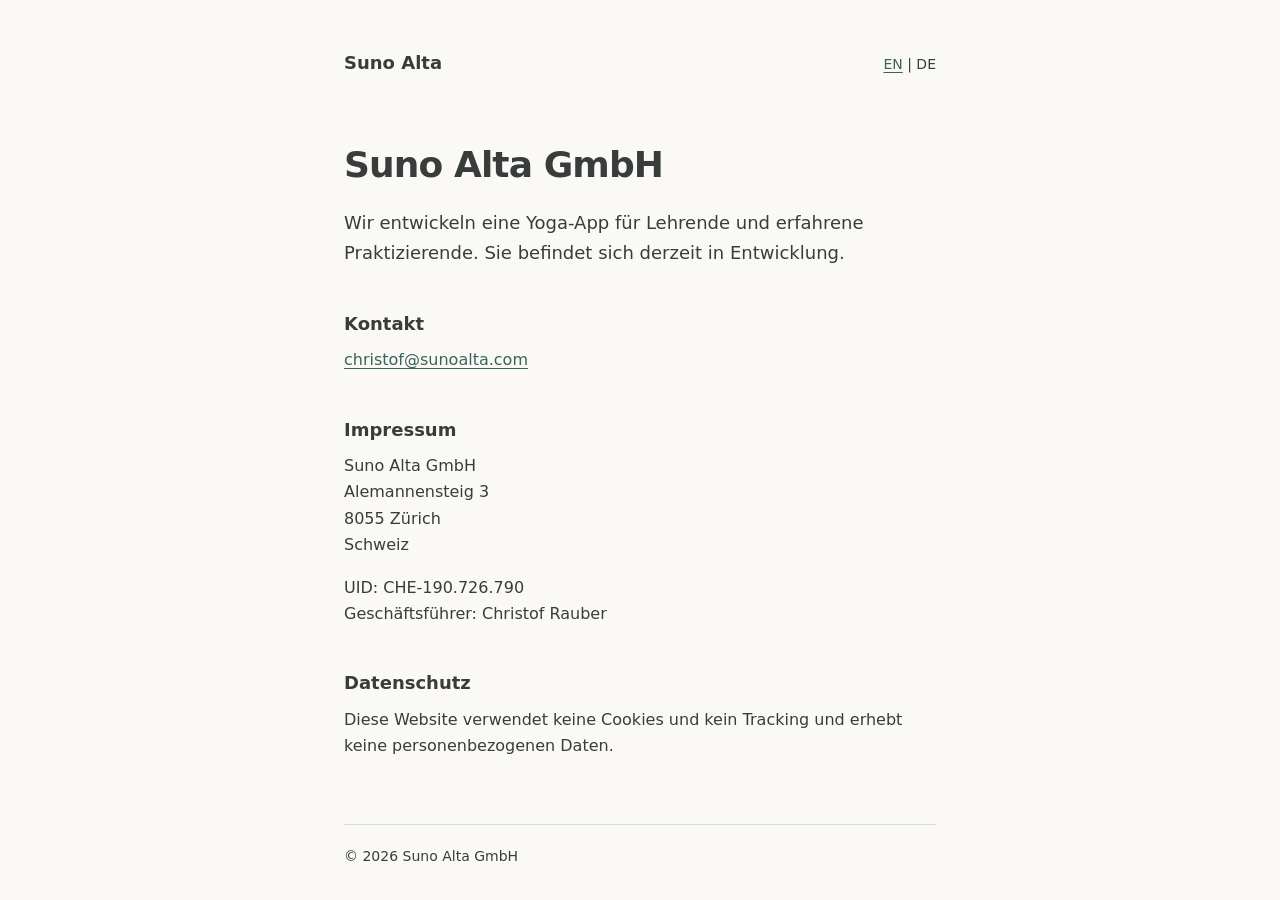
==== de/index.html @ b51bbb72 "T-0076: minimal bilingual company site (Codex)" ====
<!doctype html>
<html lang="de">
<head>
  <meta charset="utf-8">
  <meta name="viewport" content="width=device-width, initial-scale=1">
  <meta name="description" content="Suno Alta GmbH entwickelt eine Yoga-App für Lehrende und erfahrene Praktizierende. Kontakt und Unternehmensinformationen.">
  <title>Suno Alta</title>
  <link rel="stylesheet" href="../style.css">
</head>
<body>
  <header>
    <p class="site-title">Suno Alta</p>
    <nav aria-label="Sprache">
      <a href="../" lang="en" hreflang="en" aria-label="English">EN</a>
      <span aria-hidden="true"> | </span>
      <span lang="de" aria-current="page">DE</span>
    </nav>
  </header>
  <main>
    <h1>Suno Alta GmbH</h1>
    <p class="intro">Wir entwickeln eine Yoga-App für Lehrende und erfahrene Praktizierende. Sie befindet sich derzeit in Entwicklung.</p>
    <section aria-labelledby="contact">
      <h2 id="contact">Kontakt</h2>
      <p><a href="mailto:christof@sunoalta.com">christof@sunoalta.com</a></p>
    </section>
    <section aria-labelledby="legal">
      <h2 id="legal">Impressum</h2>
      <p>Suno Alta GmbH<br>Alemannensteig 3<br>8055 Zürich<br>Schweiz</p>
      <p>UID: CHE-190.726.790<br>Geschäftsführer: Christof Rauber</p>
    </section>
    <section aria-labelledby="privacy">
      <h2 id="privacy">Datenschutz</h2>
      <p>Diese Website verwendet keine Cookies und kein Tracking und erhebt keine personenbezogenen Daten.</p>
    </section>
  </main>
  <footer><p>© 2026 Suno Alta GmbH</p></footer>
</body>
</html>
---- style.css ----
:root {
  color-scheme: light;
  font-family: system-ui, -apple-system, BlinkMacSystemFont, "Segoe UI", sans-serif;
  color: #383d3b;
  background: #faf9f6;
  line-height: 1.65;
}

* {
  box-sizing: border-box;
}

body {
  max-width: 40rem;
  margin: 0 auto;
  padding: 3rem 1.5rem 2rem;
}

header {
  display: flex;
  align-items: baseline;
  justify-content: space-between;
  gap: 1rem;
  margin-bottom: 4rem;
}

.site-title {
  margin: 0;
  font-size: 1.125rem;
  font-weight: 600;
}

nav {
  white-space: nowrap;
  font-size: 0.875rem;
}

h1, h2 {
  line-height: 1.3;
  font-weight: 600;
}

h1 {
  margin: 0 0 1.25rem;
  font-size: clamp(1.75rem, 5vw, 2.25rem);
  letter-spacing: -0.025em;
}

h2 {
  margin: 0 0 0.75rem;
  font-size: 1.125rem;
}

p {
  margin: 0 0 1rem;
}

.intro {
  font-size: 1.125rem;
}

section {
  margin-top: 2.75rem;
}

a {
  color: #38645b;
  text-underline-offset: 0.2em;
  overflow-wrap: anywhere;
}

a:hover {
  text-decoration-thickness: 0.125em;
}

a:focus-visible {
  outline: 2px solid #38645b;
  outline-offset: 4px;
  border-radius: 2px;
}

footer {
  margin-top: 4rem;
  padding-top: 1.25rem;
  border-top: 1px solid #d9dcd5;
  font-size: 0.875rem;
}

footer p {
  margin: 0;
}

@media (max-width: 30rem) {
  body {
    padding-top: 2rem;
  }

  header {
    margin-bottom: 3rem;
  }
}
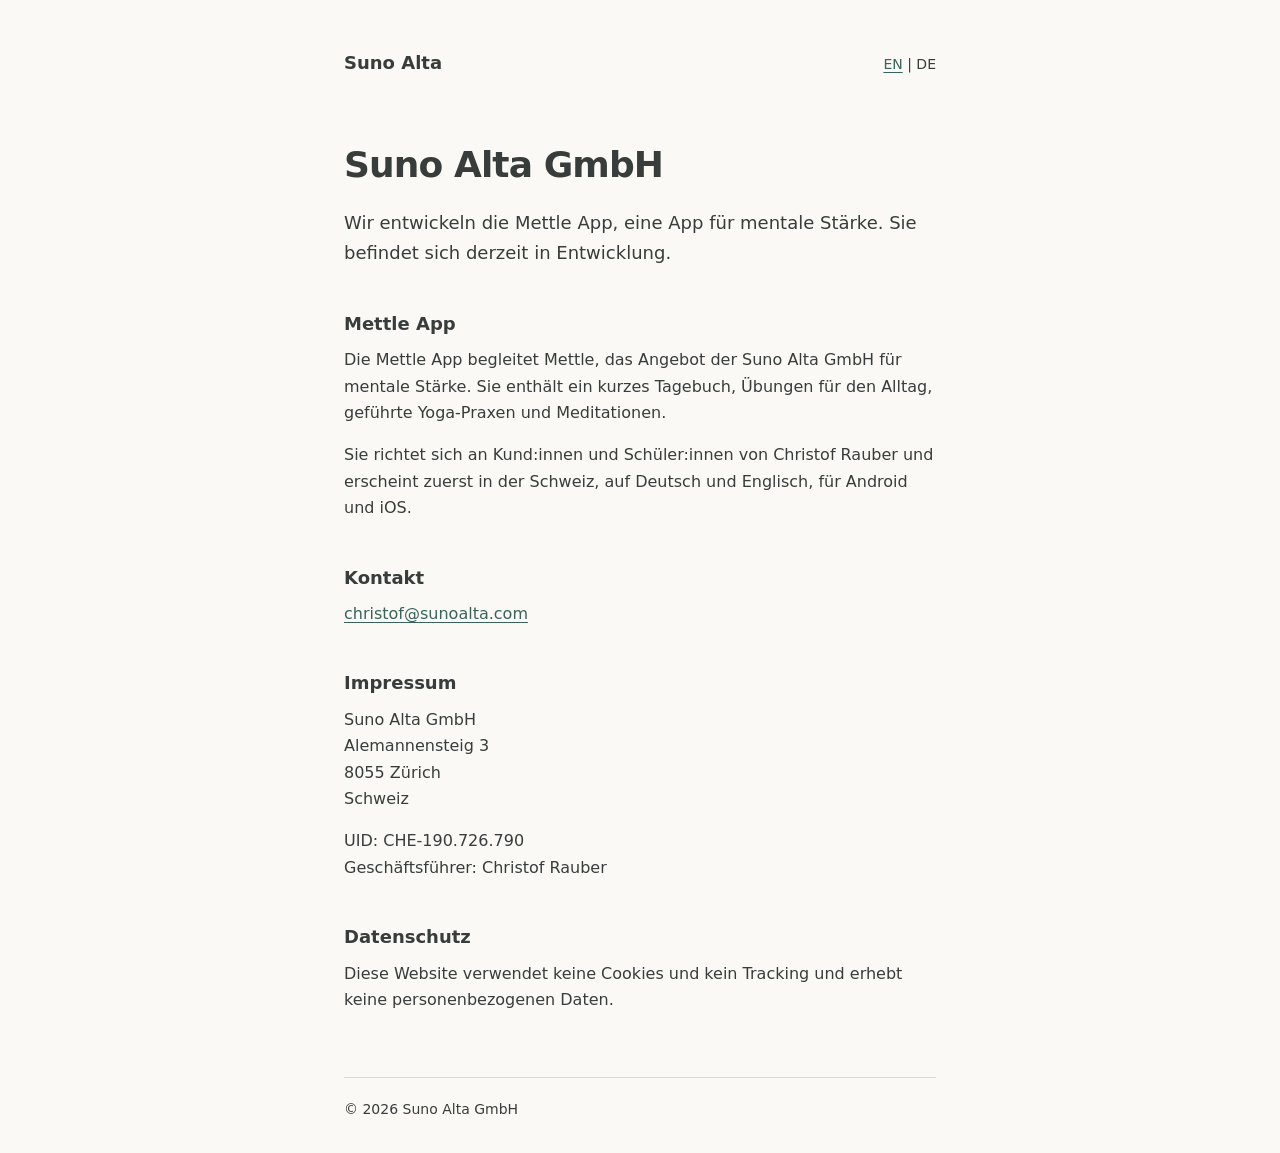
==== commit 21eddc56: "Website auf Mettle App umstellen (EN und DE) Titel, Meta-Description und Intro nennen jetzt die Mett" ====
--- a/de/index.html
+++ b/de/index.html
@@ -3,8 +3,8 @@
 <head>
   <meta charset="utf-8">
   <meta name="viewport" content="width=device-width, initial-scale=1">
-  <meta name="description" content="Suno Alta GmbH entwickelt eine Yoga-App für Lehrende und erfahrene Praktizierende. Kontakt und Unternehmensinformationen.">
-  <title>Suno Alta</title>
+  <meta name="description" content="Suno Alta GmbH entwickelt die Mettle App, eine App für mentale Stärke mit kurzem Tagebuch, Übungen für den Alltag, geführten Yoga-Praxen und Meditationen. Kontakt und Unternehmensinformationen.">
+  <title>Suno Alta GmbH – Mettle App</title>
   <link rel="stylesheet" href="../style.css">
 </head>
 <body>
@@ -18,7 +18,12 @@
   </header>
   <main>
     <h1>Suno Alta GmbH</h1>
-    <p class="intro">Wir entwickeln eine Yoga-App für Lehrende und erfahrene Praktizierende. Sie befindet sich derzeit in Entwicklung.</p>
+    <p class="intro">Wir entwickeln die Mettle App, eine App für mentale Stärke. Sie befindet sich derzeit in Entwicklung.</p>
+    <section aria-labelledby="app">
+      <h2 id="app">Mettle App</h2>
+      <p>Die Mettle App begleitet Mettle, das Angebot der Suno Alta GmbH für mentale Stärke. Sie enthält ein kurzes Tagebuch, Übungen für den Alltag, geführte Yoga-Praxen und Meditationen.</p>
+      <p>Sie richtet sich an Kund:innen und Schüler:innen von Christof Rauber und erscheint zuerst in der Schweiz, auf Deutsch und Englisch, für Android und iOS.</p>
+    </section>
     <section aria-labelledby="contact">
       <h2 id="contact">Kontakt</h2>
       <p><a href="mailto:christof@sunoalta.com">christof@sunoalta.com</a></p>
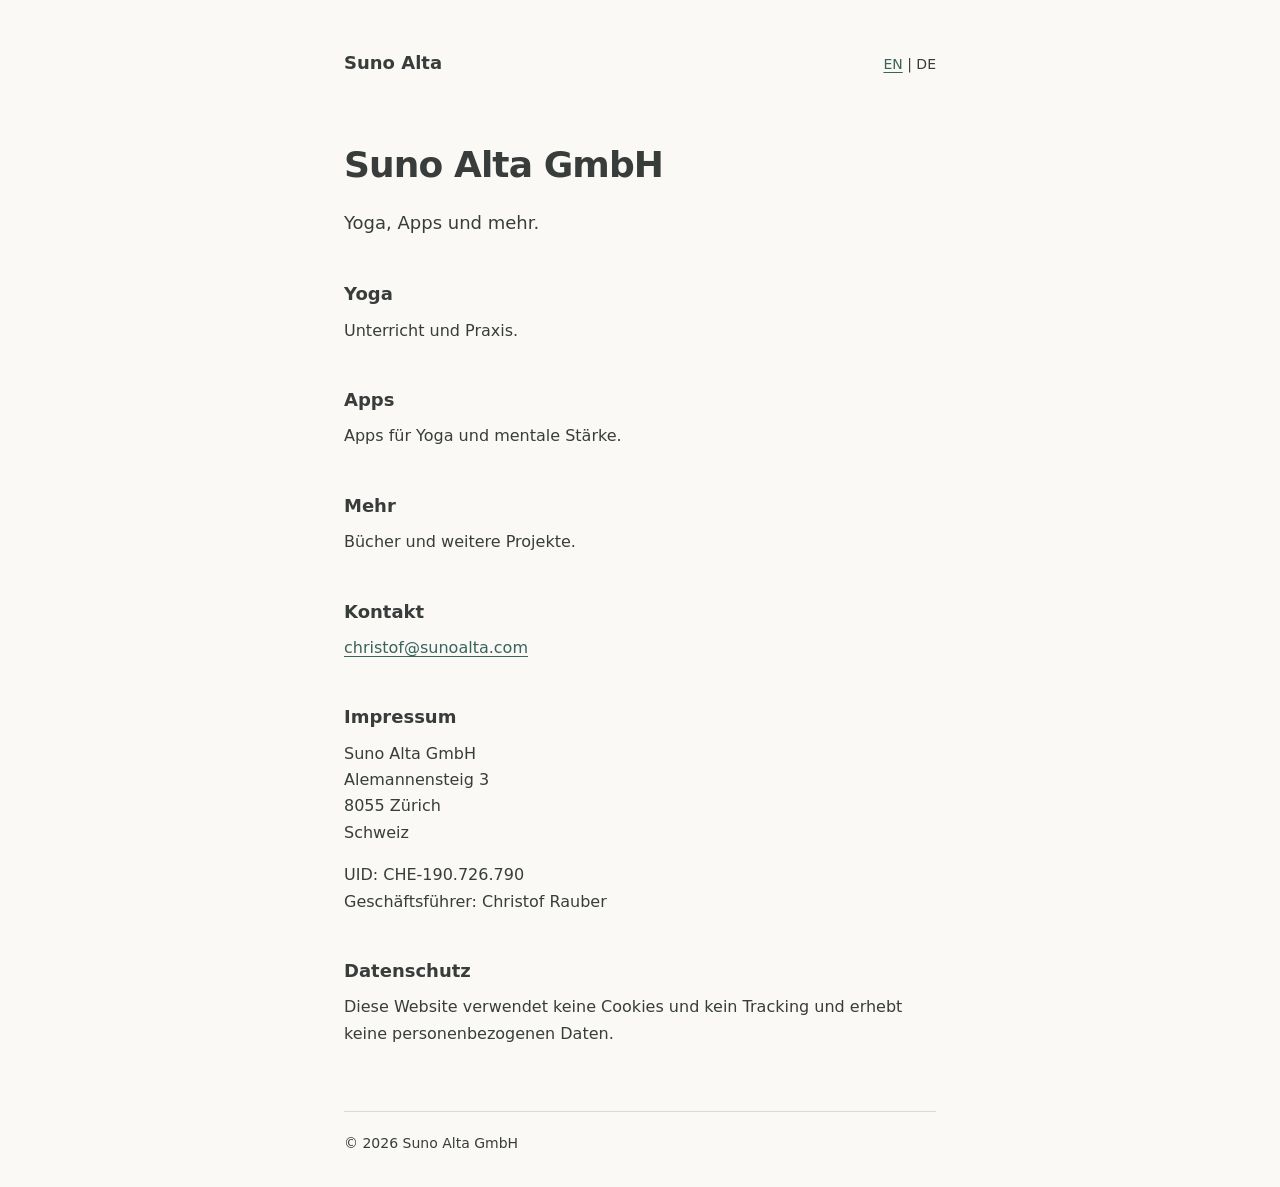
==== commit b7a49bc9: "Simplify homepage: yoga, apps and more Co-Authored-By: Claude Sonnet 5.5 <noreply@anthropic.com> Cla" ====
--- a/de/index.html
+++ b/de/index.html
@@ -3,8 +3,8 @@
 <head>
   <meta charset="utf-8">
   <meta name="viewport" content="width=device-width, initial-scale=1">
-  <meta name="description" content="Suno Alta GmbH entwickelt die Mettle App, eine App für mentale Stärke mit kurzem Tagebuch, Übungen für den Alltag, geführten Yoga-Praxen und Meditationen. Kontakt und Unternehmensinformationen.">
-  <title>Suno Alta GmbH – Mettle App</title>
+  <meta name="description" content="Suno Alta GmbH: Yoga, Apps und mehr. Kontakt und Unternehmensinformationen.">
+  <title>Suno Alta GmbH</title>
   <link rel="stylesheet" href="../style.css">
 </head>
 <body>
@@ -18,11 +18,18 @@
   </header>
   <main>
     <h1>Suno Alta GmbH</h1>
-    <p class="intro">Wir entwickeln die Mettle App, eine App für mentale Stärke. Sie befindet sich derzeit in Entwicklung.</p>
-    <section aria-labelledby="app">
-      <h2 id="app">Mettle App</h2>
-      <p>Die Mettle App begleitet Mettle, das Angebot der Suno Alta GmbH für mentale Stärke. Sie enthält ein kurzes Tagebuch, Übungen für den Alltag, geführte Yoga-Praxen und Meditationen.</p>
-      <p>Sie richtet sich an Kund:innen und Schüler:innen von Christof Rauber und erscheint zuerst in der Schweiz, auf Deutsch und Englisch, für Android und iOS.</p>
+    <p class="intro">Yoga, Apps und mehr.</p>
+    <section aria-labelledby="t0">
+      <h2 id="t0">Yoga</h2>
+      <p>Unterricht und Praxis.</p>
+    </section>
+    <section aria-labelledby="t1">
+      <h2 id="t1">Apps</h2>
+      <p>Apps für Yoga und mentale Stärke.</p>
+    </section>
+    <section aria-labelledby="t2">
+      <h2 id="t2">Mehr</h2>
+      <p>Bücher und weitere Projekte.</p>
     </section>
     <section aria-labelledby="contact">
       <h2 id="contact">Kontakt</h2>
